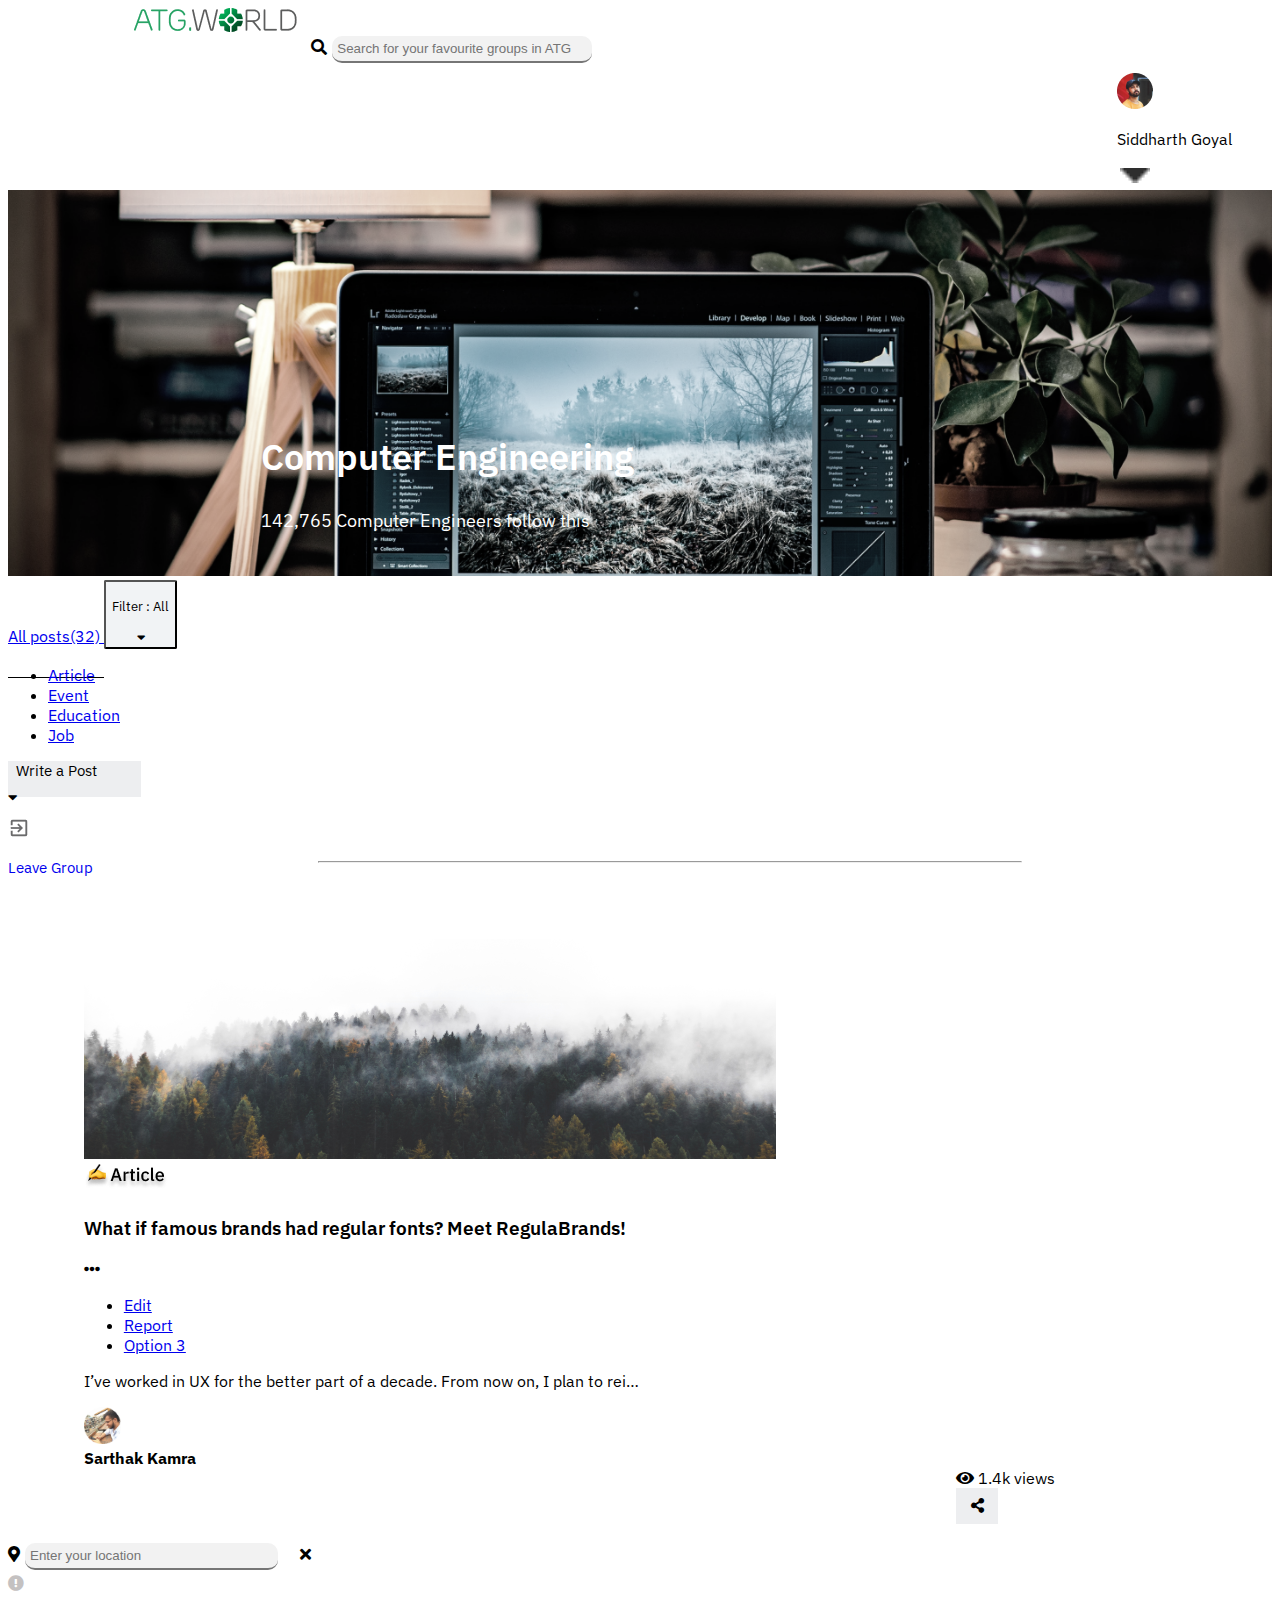
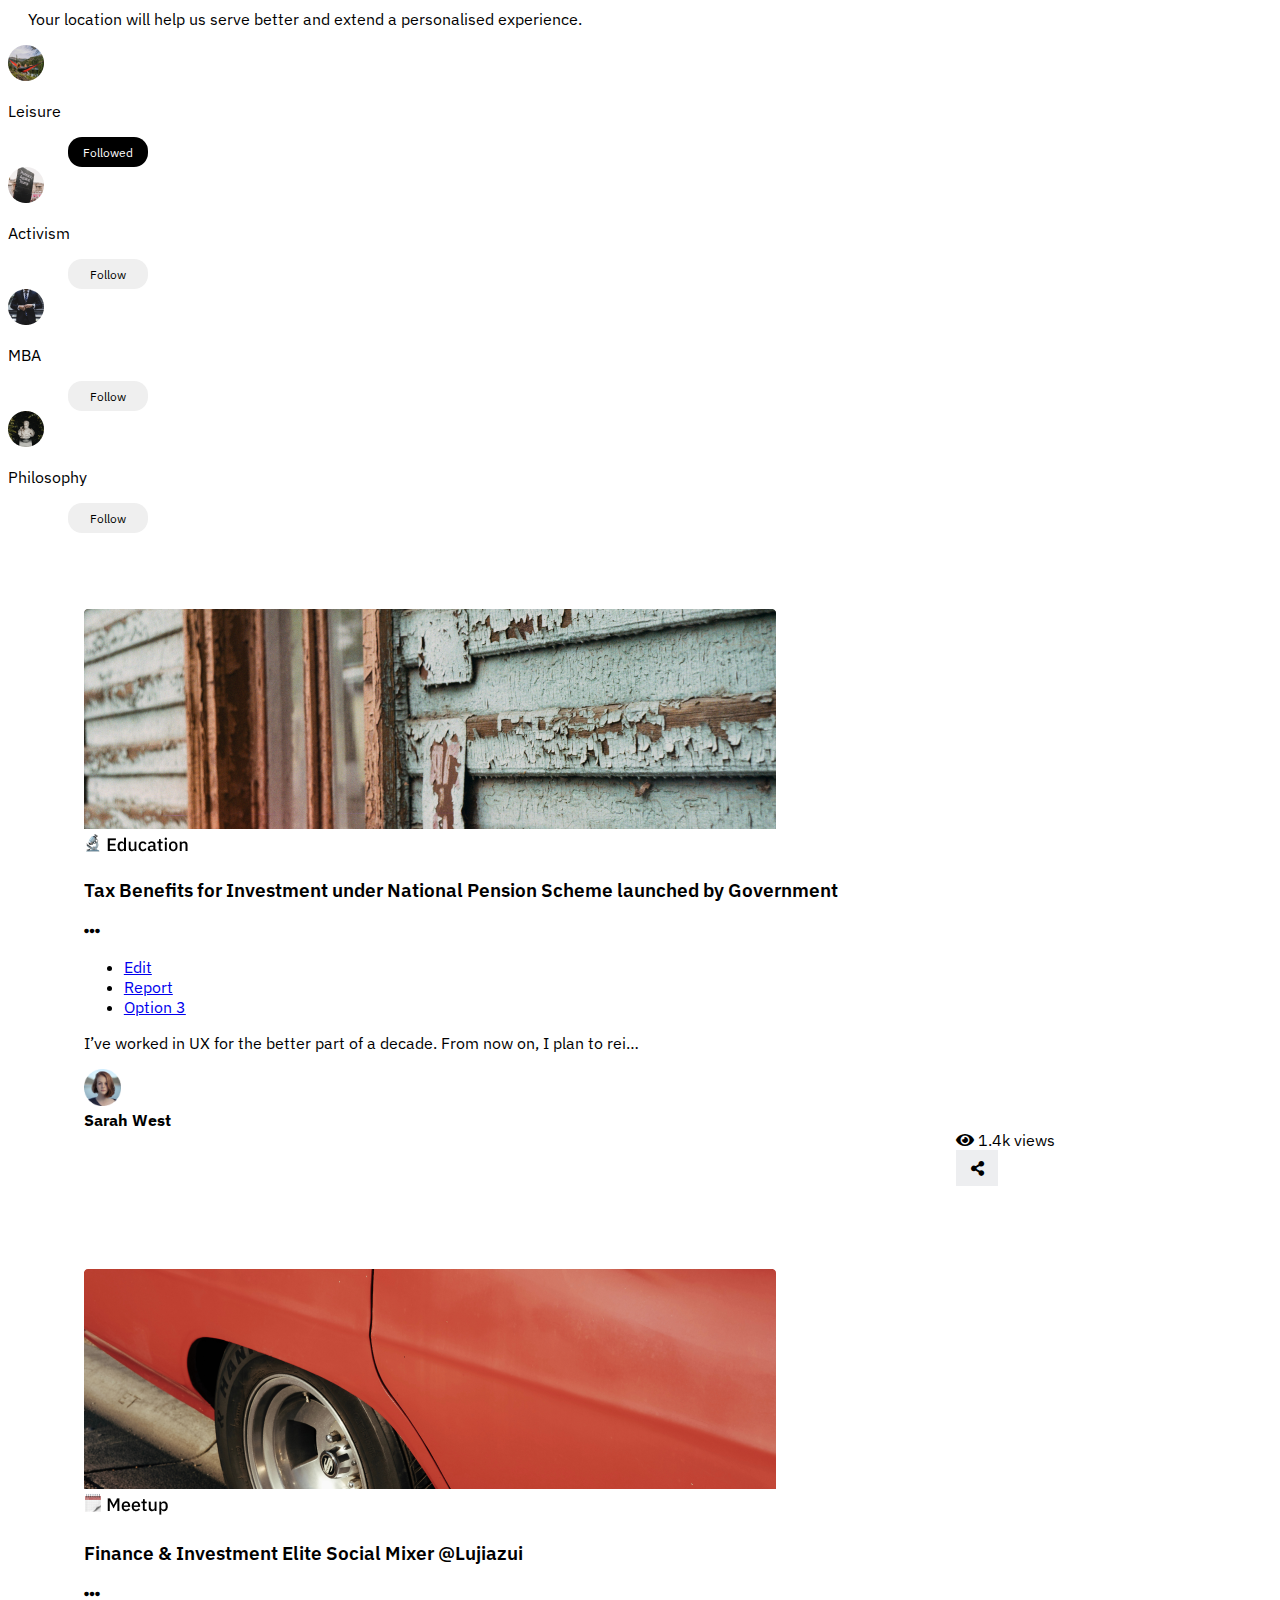
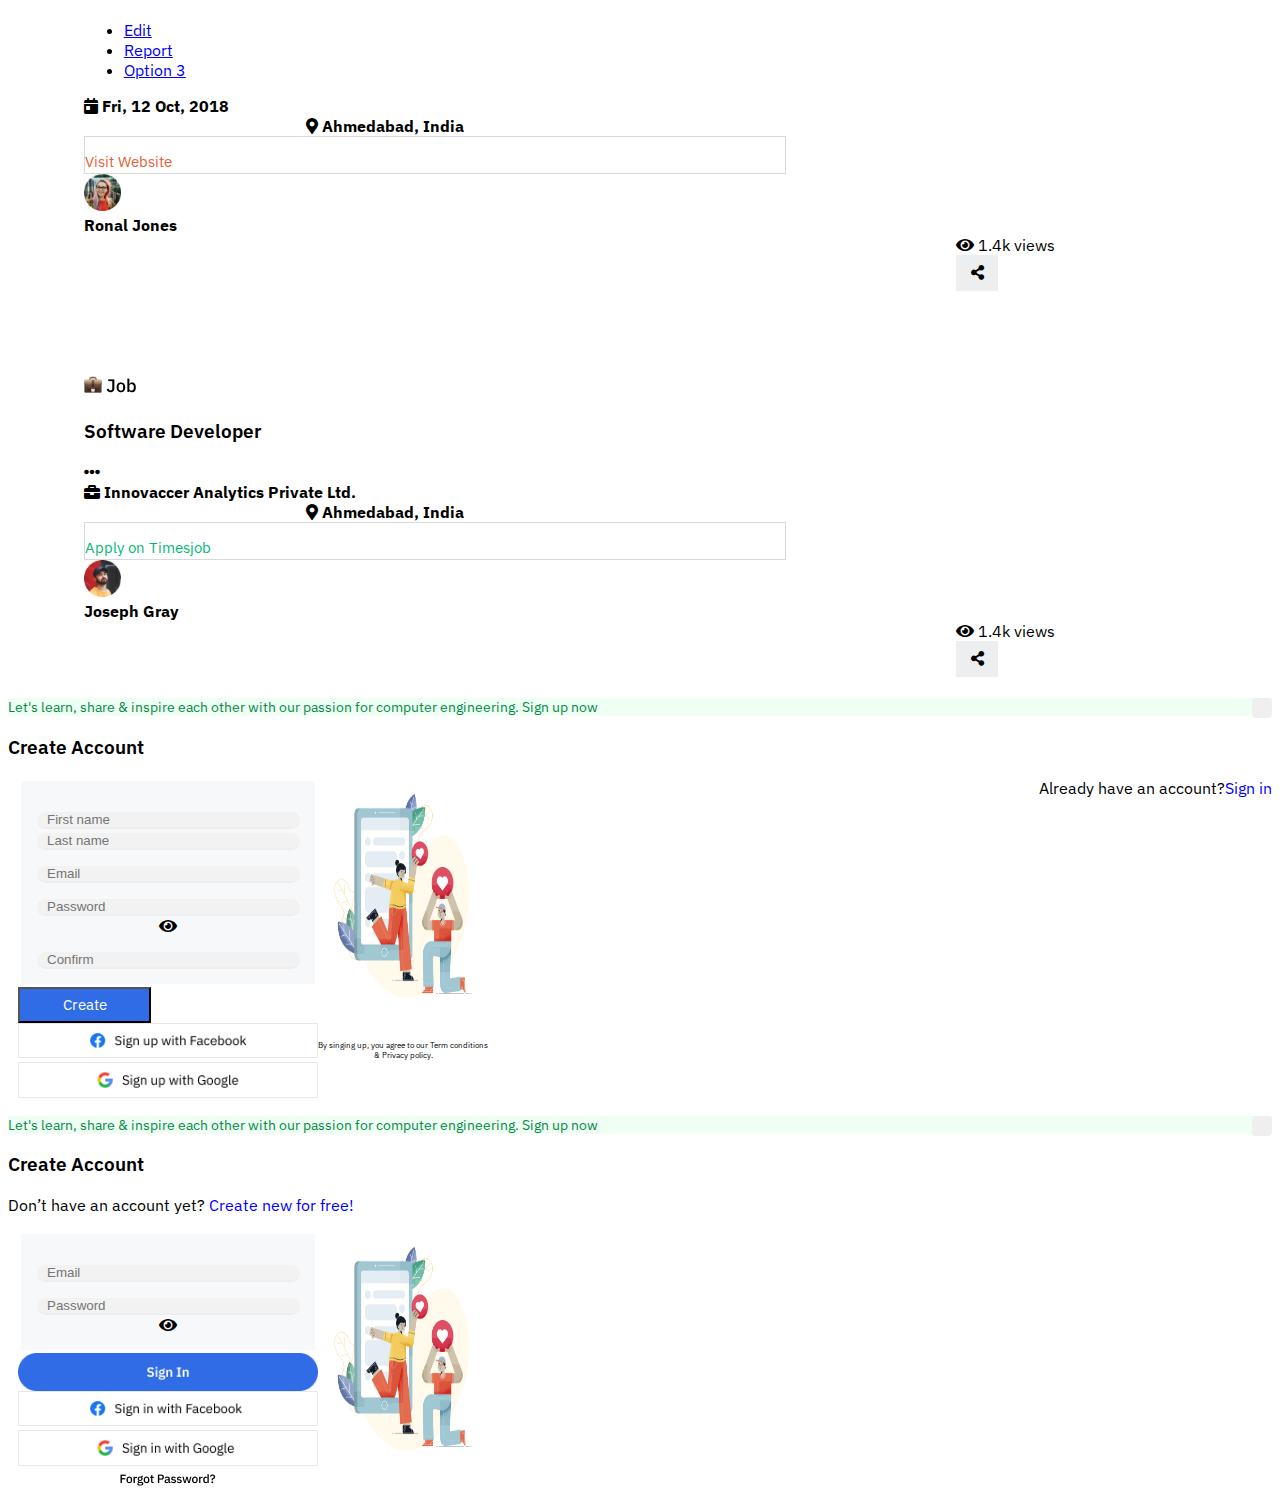
==== logged-in.html @ 9755aa36 "initial" ====
<!doctype html>
<html lang="en">

<head>
    <!-- Required meta tags -->
    <meta charset="utf-8">
    <meta name="viewport" content="width=device-width, initial-scale=1">

    <!-- Bootstrap CSS -->
    <link href="https://cdn.jsdelivr.net/npm/bootstrap@5.1.1/dist/css/bootstrap.min.css" rel="stylesheet" integrity="sha384-F3w7mX95PdgyTmZZMECAngseQB83DfGTowi0iMjiWaeVhAn4FJkqJByhZMI3AhiU" crossorigin="anonymous">
    <link rel="stylesheet" href="https://cdnjs.cloudflare.com/ajax/libs/font-awesome/5.15.4/css/all.min.css">
    <link rel="stylesheet" href="logged-in.css">
    <title>SAYAN DEY TASK 1</title>
</head>

<body>

    <!-- swita addition -->

    <!-- <div class="container-fluid">
        <div class="nav-bar">
            <ul>
                <li>
                    <img src="company.png" alt="">
                </li>
                <li>

                    <div class="search"> -->
    <!-- <img src="Vector (4).png" alt=""> -->
    <!-- <input src="Vector (4).png" type="text" placeholder="Search for your favourite group in ATG">
                    </div>
                </li>
                <li>
                    <div class="acc justify-content-end">
                        <span>Create Account.</span>
                        <span id="free">It's free!</span>
                        <img class="ar" src="Vector (3).png" alt="">
                    </div>

                </li>

            </ul>
        </div> -->

    <div class="row navy">
        <div class="col-lg-4 col-md-4 my-auto ">
            <img src="company.png" alt="" id="company">
        </div>
        <div class="col-lg-4 col-md-4 my-auto">

            <div class="search mt-2">

                <div class="input-group mb-3" style="width:400px;">
                    <span class="input-group-text" id="basic-addon1">  
                           <i class="fas fa-search"></i></span>
                    <input type="text" style="width:250px;" class="form-control" placeholder="Search for your favourite groups in ATG" aria-label="Username" aria-describedby="basic-addon1">
                </div>
            </div>
        </div>
        <div class="col-lg-4 col-md-4 my-auto">
            <div class="acc d-flex justify-content-end">
                <span><img src="p5.png" alt="" class="mx-2"></span>
                <p claa="pr-4">Siddharth Goyal</p>
                <img class="ar mt-1" src="Vector (3).png" alt="" height="15px">
            </div>
        </div>

    </div>


    <div class="main">
        <div class="img">
            <img src="home.png" alt="" width="100%" class="img-fluid">
        </div>

        <div class="computer">
            <h2 class="">
                Computer Engineering
            </h2>
            <p class="">
                142,765 Computer Engineers follow this
            </p>
        </div>

        <div class="text">
            <img src="arrow back.svg" alt="" class="">

        </div>
        <a href="index.html" class="join">
            <img src="leave mob.png" alt="" class="">
        </a>
    </div>










    <!-- 2nd navbar -->

    <nav class="navbar navbar-expand-lg navbar-light bg-light">
        <div class="container">
            <a class="navbar-brand" href="#"><span>
                All posts(32)
            </span>
        </a>
            <span id="post">
                <b>Posts(368)</b>
            </span>
            <button class="navbar-toggler " type="button" data-bs-toggle="collapse" data-bs-target="#navbarTogglerDemo02" aria-controls="navbarTogglerDemo02" aria-expanded="false" aria-label="Toggle navigation">
                <!-- <span class="navbar-toggler-icon"></span> -->
                <p>
    
                    Filter : All
                </p>
                <i class="fas fa-caret-down"></i>
              </button>
            <div class="collapse navbar-collapse" id="navbarTogglerDemo02">
                <ul class="navbar-nav me-auto mb-2 mb-lg-0">
                    <li class="nav-item">
                        <a class="nav-link active" aria-current="page" href="#">Article</a>
                    </li>
                    <li class="nav-item">
                        <a class="nav-link active" aria-current="page" href="#">Event</a>
                    </li>
                    <li class="nav-item">
                        <a class="nav-link active" aria-current="page" href="#">Education</a>
                    </li>
                    <li class="nav-item">
                        <a class="nav-link active" aria-current="page" href="#">Job</a>
                    </li>
                    <!-- <li class="nav-item">
                        <a class="nav-link" href="#">Link</a>
                    </li>
                    <li class="nav-item">
                        <a class="nav-link disabled">Disabled</a>
                    </li> -->
                </ul>
                <form class="d-flex">

                    <div class="btn btn-secondary d-flex" style="border: none!important;">
                        <p style="margin: 8px;">Write a Post</p>
                        <i class="fas fa-caret-down"></i>
                    </div>


                    <a href="index.html" style="text-decoration:none;">
                        <div class="btn btn-outline-secondary d-flex" style="text-decoration: none !important;">
                            <img src="leave icon.png" alt="" class="">
                            <p style=" margin-top: 15px; margin-left: 0px; text-decoration: none!important;">Leave Group</p>
                        </div>

                    </a>
                </form>
            </div>
        </div>
    </nav>
    <hr>

    <!-- nav clpse -->



    <div class="container">
        <div class="row">
            <div class="col-lg-8 col-md-6 col-sm-12">
                <div class="card" style="width: 360; height:328;">
                    <img src="img1.png" class="card-img-top" alt="...">
                    <div class="card-body">
                        <img src="Article.png" alt="" class="img-fluid">

                        <div class="d-flex">

                            <h5 class="card-title">
                            </h5>
                            <h3 class="card-text">What if famous brands had regular fonts? Meet RegulaBrands!</h3>

                            <div class="dropdown">
                                <a class=" dropdown-toggle" href="#" role="button" id="dropdownMenuLink" data-bs-toggle="dropdown" aria-expanded="false">
                                    <i class="fas fa-ellipsis-h"></i>
                                </a>

                                <ul class="dropdown-menu" aria-labelledby="dropdownMenuLink">
                                    <li><a class="dropdown-item" href="#">Edit</a></li>
                                    <li><a class="dropdown-item" href="#">Report</a></li>
                                    <li><a class="dropdown-item" href="#">Option 3</a></li>
                                </ul>
                            </div>
                        </div>

                    </div>
                    <p class="card-text">I’ve worked in UX for the better part of a decade. From now on, I plan to rei…</p>

                    <div class="card-body d-flex">



                        <img src="p1.png" alt="" width="37px" height="37px">

                        <div class=" stat px-1">
                            <div class="name">
                                <b>Sarthak Kamra</b>
                                <div class="view1">
                                    <i class="fas fa-eye"></i> 1.4k views
                                </div>
                            </div>



                        </div>
                        <div class="share d-flex px-1">
                            <div class="view">
                                <i class="fas fa-eye"></i> 1.4k views
                            </div>
                            <button class="btn btn-secondary share-button-primary" style="border:none !important; width:42px !important; height: 36px !important;"> 
                                <i class="fas fa-share-alt"></i>
                            </button>



                            <button class="  d-flex share-button">
                                <i class="fas fa-share-alt" width="16px"> </i>
                                <p>Share</p>
                            </button>
                        </div>

                    </div>

                </div>
            </div>
            <div class="col-lg-4 col-md-4 right">
                <div class="form-floating">
                    <div class="input-group input-group-sm mb-3">


                        <i class="fas fa-map-marker-alt px-2 py-2"></i>
                        <input type="text" class="form-control map" aria-label="Sizing example input" aria-describedby="inputGroup-sizing-sm" placeholder="Enter your location">
                        <i class="fas fa-times"></i>
                    </div>

                </div>

                <div class="conatainer d-flex">
                    <i class="fas fa-exclamation-circle"></i>
                    <div class="exclamation">

                        <p clsass>Your location will help us serve better and extend a personalised experience.</p>
                    </div>
                </div>




                <div class="container">
                    <div class="row my-2">
                        <div class="col-lg-2 col-md-2">
                            <img src="s1.png" alt="" class="">
                        </div>
                        <div class="col-lg-5 col-md-5">
                            <p class="">Leisure</p>
                        </div>
                        <div class="col-lg-5 col-md-5">
                            <button class="follow" id="follow1" onclick="toggle1();">Followed</button>
                        </div>
                    </div>
                    <div class="row my-2">
                        <div class="col-lg-2 col-md-2">
                            <img src="s2.png" alt="" class="">
                        </div>
                        <div class="col-lg-5 col-md-5">
                            <p class="">Activism</p>
                        </div>
                        <div class="col-lg-5 col-md-5 ">
                            <button class="follow" id="follow2" onclick="toggle2();">Follow</button>
                        </div>
                    </div>
                    <div class="row my-2">
                        <div class="col-lg-2 col-md-2">
                            <img src="s3.png" alt="" class="">
                        </div>
                        <div class="col-lg-5 col-md-5">
                            <p class="">MBA</p>
                        </div>
                        <div class="col-lg-5 col-md-5">
                            <button class="follow" id="follow3" onclick="toggle3();">Follow</button>
                        </div>
                    </div>
                    <div class="row my-2">
                        <div class="col-lg-2 col-md-2">
                            <img src="s4.png" alt="" class="">
                        </div>
                        <div class="col-lg-5 col-md-5">
                            <p class="">Philosophy</p>
                        </div>
                        <div class="col-lg-5 col-md-5">
                            <button class="follow" id="follow4" onclick="toggle4();">Follow</button>
                        </div>
                    </div>
                </div>
            </div>

        </div>




        <!-- sticker -->


        <div class="container">
            <div class="pen sticky-nav">
                <img src="pen.png" alt="" class="">
            </div>
        </div>
        <!--sticker-->


        <div class="row">


            <div class="col-lg-8 col-md-6 col-sm-12">
                <div class="card" style="width: 360; height:328;">
                    <img src="img2.png" class="card-img-top" alt="...">
                    <div class="card-body">
                        <img src="Education.png" alt="" class="img-fluid">

                        <div class="d-flex">

                            <h5 class="card-title">
                            </h5>
                            <h3 class="card-text">Tax Benefits for Investment under National Pension Scheme launched by Government</h3>
                            <div class="dropdown">
                                <a class=" dropdown-toggle" href="#" role="button" id="dropdownMenuLink" data-bs-toggle="dropdown" aria-expanded="false">
                                    <i class="fas fa-ellipsis-h"></i>
                                </a>

                                <ul class="dropdown-menu" aria-labelledby="dropdownMenuLink">
                                    <li><a class="dropdown-item" href="#">Edit</a></li>
                                    <li><a class="dropdown-item" href="#">Report</a></li>
                                    <li><a class="dropdown-item" href="#">Option 3</a></li>
                                </ul>
                            </div>
                        </div>

                    </div>
                    <p class="card-text">I’ve worked in UX for the better part of a decade. From now on, I plan to rei…</p>

                    <div class="card-body d-flex">


                        <img src="p2.png" alt="" width="37px" height="37px">
                        <div class=" stat px-1">
                            <div class="name">
                                <b>Sarah West</b>
                                <div class="view1">
                                    <i class="fas fa-eye"></i> 1.4k views
                                </div>
                            </div>


                        </div>
                        <div class="share d-flex px-1">
                            <div class="view">
                                <i class="fas fa-eye"></i> 1.4k views
                            </div>
                            <button class="btn btn-secondary share-button-primary" style="border:none !important; width:42px !important; height: 36px !important;"> 
                                <i class="fas fa-share-alt"></i>
                            </button>



                            <button class="  d-flex share-button">
                                <i class="fas fa-share-alt" width="16px"> </i>
                                <p>Share</p>
                            </button>
                        </div>



                    </div>

                </div>
            </div>

        </div>
        <div class="row">


            <div class="col-lg-8 col-md-6 col-sm-12">
                <div class="card" style="width: 360; height:328;">
                    <img src="img3.png" class="card-img-top" alt="...">
                    <div class="card-body">
                        <img src="Meetup.png" alt="" class="img-fluid">

                        <div class="d-flex">

                            <h5 class="card-title">
                            </h5>
                            <h3 class="card-text">Finance & Investment Elite Social Mixer @Lujiazui</h3>

                            <!-- <i class="fas fa-ellipsis-h"></i> -->
                            <div class="dropdown">
                                <a class=" dropdown-toggle" href="#" role="button" id="dropdownMenuLink" data-bs-toggle="dropdown" aria-expanded="false">
                                    <i class="fas fa-ellipsis-h"></i>
                                </a>

                                <ul class="dropdown-menu" aria-labelledby="dropdownMenuLink">
                                    <li><a class="dropdown-item" href="#">Edit</a></li>
                                    <li><a class="dropdown-item" href="#">Report</a></li>
                                    <li><a class="dropdown-item" href="#">Option 3</a></li>
                                </ul>
                            </div>
                        </div>

                    </div>


                    <div class="info d-flex px-4">

                        <div class="date mx-6">
                            <b>
                                <i class="fas fa-calendar-day"></i>

                                Fri, 12 Oct, 2018
                            </b>
                        </div>
                        <div class="location ">
                            <b>

                                <i class="fas fa-map-marker-alt"></i>
                                Ahmedabad, India
                            </b>
                        </div>
                    </div>
                    <div class="mx-auto my-1">
                        <!-- <img src="visit web.png" alt="" class="img-fluid"> -->

                        <div class="btn btn-light big-button" style="border:0.7px solid #D9D9DB; background-color: #ffffff00
                        ;">
                            <p style="color:#E56135">
                                Visit Website
                            </p>
                        </div>
                    </div>
                    <!-- <div class="d-grid gap-2">
                        <button class="btn btn-primary" width="100%" type="button">Button</button>
                        <button class="btn btn-primary" type="button">Button</button>
                    </div> -->

                    <div class="card-body d-flex">



                        <img src="p3.png" alt="" width="37px" height="37px">
                        <div class=" stat px-1">
                            <div class="name">
                                <b>Ronal Jones</b>
                                <div class="view1">
                                    <i class="fas fa-eye"></i> 1.4k views
                                </div>
                            </div>



                        </div>
                        <div class="share d-flex px-1">
                            <div class="view">
                                <i class="fas fa-eye"></i> 1.4k views
                            </div>
                            <button class="btn btn-secondary share-button-primary" style="border:none !important; width:42px !important; height: 36px !important;"> 
                                <i class="fas fa-share-alt"></i>
                            </button>



                            <button class="  d-flex share-button">
                                <i class="fas fa-share-alt" width="16px"> </i>
                                <p>Share</p>
                            </button>
                        </div>

                    </div>

                </div>
            </div>
        </div>
        <div class="row">


            <div class="col-lg-8 col-md-6 col-sm-12">
                <div class="card" style="width: 360; height:328;">
                    <!-- <img src="img2.png" class="card-img-top" alt="..."> -->
                    <div class="card-body">
                        <img src="Job.png" alt="" class="img-fluid">

                        <div class="d-flex">

                            <h5 class="card-title">
                            </h5>
                            <h3 class="card-text soft1">Software Developer</h3>
                            <h3 class="card-text soft2">Software Developer- II</h3>

                            <i class="fas fa-ellipsis-h"></i>
                        </div>

                    </div>



                    <div class="info d-flex px-4">

                        <div class="date mx-6">
                            <b>
                                <i class="fas fa-briefcase"></i>
                                Innovaccer Analytics Private Ltd.
                            </b>
                        </div>
                        <div class="location ">
                            <b>

                                <i class="fas fa-map-marker-alt"></i>
                                Ahmedabad, India
                            </b>
                        </div>
                    </div>
                    <div class="mx-auto my-1">
                        <div class="btn btn-light big-button" style="  border:0.7px solid #D9D9DB; background-color: #ffffff00
                        ;">
                            <p style="color:#02B875">
                                Apply on Timesjob
                            </p>
                        </div>
                    </div>

                    <div class="card-body d-flex">



                        <img src="p4.png" alt="" width="37px" height="37px">
                        <div class=" stat px-1">
                            <div class="name">
                                <b>Joseph Gray</b>
                                <div class="view1">
                                    <i class="fas fa-eye"></i> 1.4k views
                                </div>
                            </div>



                        </div>
                        <div class="share d-flex px-1">
                            <div class="view">
                                <i class="fas fa-eye"></i> 1.4k views
                            </div>
                            <button class="btn btn-secondary share-button-primary" style="border:none !important; width:42px !important; height: 36px !important;"> 
                                <i class="fas fa-share-alt"></i>
                            </button>



                            <button class="  d-flex share-button">
                                <i class="fas fa-share-alt" width="16px"> </i>
                                <p>Share</p>
                            </button>
                        </div>

                    </div>

                </div>
            </div>
        </div>
    </div>



    <!-- modal starts -->

    <div class="modal fade" id="exampleModal" tabindex="-1" aria-labelledby="exampleModalLabel" aria-hidden="true">
        <div class="modal-dialog">
            <button type="button" class="btn-close close1" data-bs-dismiss="modal" aria-label="Close"></button>
            <div class="modal-content">
                <div class="modal-header text-center">
                    <p>Let's learn, share & inspire each other with our passion for computer engineering. Sign up now <i></i>
                    </p>
                    <!-- <h5 class="modal-title" id="exampleModalLabel">Modal title</h5> -->
                </div>
                <div class="modal-body">
                    <div class="container">
                        <!-- <div class="nav-bar text-center">
                            <p>Let's learn, share & inspire each other with our passion for computer engineering. Sign up now <i></i>
                            </p>
                        </div> -->

                        <div class="navbar">
                            <div>
                                <h3>Create Account</h3>
                            </div>
                            <div class="sign">
                                <a type="button" data-bs-toggle="modal" data-bs-target="#exampleModal1">

                                    Already have an account?<span style="color : blue; text-decoration: none; cursor: pointer;" >Sign in</span>
                                </a>
                            </div>
                        </div>

                        <div class="box">

                            <div class="box1">
                                <div class="card card-login">

                                    <div class="form ">
                                        <div class="input-group inputbox"> <input type="text" placeholder="First name" class="form-control"> <input type="text" placeholder="Last name" class="form-control">
                                        </div>
                                        <div class="inputbox"> <input type="text" class="form-control" placeholder="Email"> </div>
                                        <div class="inputbox d-flex"> <input type="text" class="form-control" placeholder="Password">
                                            <i class="fas fa-eye"></i></div>
                                        <div class="inputbox"> <input type="text" class="form-control" placeholder="Confirm"> </div>
                                    </div>

                                </div>
                                <div class="mt-4 proceed d-flex">
                                    <!-- <img src="create.png" alt="" class="img-fluid my-1 account" width="300"> -->
                                    <button class="account my-1 btn-primary btn img-fluid" width="300"> Create</button>
                                    <img src="mob-create.png" alt="" class="img-fluid my-1 mob-account">
                                    <p id="mob-sign">or,Sign In</p>
                                </div>
                                <div class="lgo">
                                    <!-- <div class="inputbox"> <input type="text" class="form-control" placeholder="Sign up with Facebook"> </div>
                            <div class="inputbox"> <input type="text" class="form-control" placeholder="Sign up with google"> </div> -->
                                    <div class="facebook">
                                        <img src="facebook.png" alt="" class=" img-fluid my-1" width="300">
                                    </div>
                                    <div class="google">
                                        <img src="google.png" alt="" class="img-fluid my-1" width="300">
                                    </div>
                                </div>

                            </div>

                            <div class="box2">
                                <img src="Group 3.png" alt="" width="170" height="250">
                                <p style="font-size: 8px;">By singing up, you agree to our Term conditions & Privacy policy.</p>
                            </div>

                        </div>


                    </div>
                </div>

            </div>
        </div>
    </div>



    <!-- modal ends -->


    <!--sign in-->

    <div class="modal modal1 fade" id="exampleModal1" tabindex="-1" aria-labelledby="exampleModalLabel1" aria-hidden="true">
        <div class="modal-dialog">
            <button type="button" class="btn-close" data-bs-dismiss="modal" aria-label="Close"></button>
            <div class="modal-content">
                <div class="modal-header text-center">
                    <p>Let's learn, share & inspire each other with our passion for computer engineering. Sign up now <i></i>
                    </p>
                    <!-- <h5 class="modal-title" id="exampleModalLabel">Modal title</h5> -->
                </div>
                <div class="modal-body">
                    <div class="container">
                        <!-- <div class="nav-bar text-center">
                            <p>Let's learn, share & inspire each other with our passion for computer engineering. Sign up now <i></i>
                            </p>
                        </div> -->

                        <div class="navbar">
                            <div>
                                <h3>Create Account</h3>
                            </div>
                            <div>
                                <p>Don’t have an account yet? <u style="color : blue; text-decoration: none; cursor: pointer;" data-bs-toggle="modal" data-bs-target="#exampleModal"> Create new for free!</u></p>
                            </div>

                            <!-- <div class="sign">
                                <p>

                                    Already have an account?<span>Sign in</span>
                                </p>
                            </div> -->
                        </div>

                        <div class="box">

                            <div class="box1">
                                <div class="card card-login">

                                    <div class="form ">

                                        <div class="inputbox"> <input type="text" class="form-control" placeholder="Email"> </div>
                                        <div class="inputbox d-flex"> <input type="text" class="form-control" placeholder="Password">
                                            <i class="fas fa-eye"></i>
                                        </div>

                                    </div>

                                </div>
                                <div class="mt-4 proceed d-flex">
                                    <img src="sign.png" alt="" class="img-fluid my-1 account" width="300">
                                    <img src="mob-sign.png" alt="" class="img-fluid my-1 mob-account">
                                    <p id="mob-create">or,Create Account</p>
                                </div>
                                <div class="lgo">
                                    <!-- <div class="inputbox"> <input type="text" class="form-control" placeholder="Sign up with Facebook"> </div>
                            <div class="inputbox"> <input type="text" class="form-control" placeholder="Sign up with google"> </div> -->
                                    <div class="facebook">
                                        <img src="facebook in.png" alt="" class="img-fluid my-1" width="300">
                                    </div>
                                    <div class="google">
                                        <img src="google in.png" alt="" class="img-fluid my-1" width="300">
                                    </div>
                                    <div class="forgot">
                                        <!-- <p><b> Forgot password</b></p> -->
                                        <img src="Forgot Password_.png" alt="">
                                    </div>
                                </div>


                            </div>
                            <div class="box2">

                                <img src="Group 3.png" alt="" width="170" height="250">

                            </div>

                        </div>


                    </div>
                </div>

            </div>
        </div>
    </div>
    <!--sign in end-->



    <!-- Optional JavaScript; choose one of the two! -->

    <!-- Option 1: Bootstrap Bundle with Popper -->
    <script src="https://cdn.jsdelivr.net/npm/bootstrap@5.1.1/dist/js/bootstrap.bundle.min.js" integrity="sha384-/bQdsTh/da6pkI1MST/rWKFNjaCP5gBSY4sEBT38Q/9RBh9AH40zEOg7Hlq2THRZ" crossorigin="anonymous"></script>

    <!-- Option 2: Separate Popper and Bootstrap JS -->
    <!--
    <script src="https://cdn.jsdelivr.net/npm/@popperjs/core@2.9.3/dist/umd/popper.min.js" integrity="sha384-W8fXfP3gkOKtndU4JGtKDvXbO53Wy8SZCQHczT5FMiiqmQfUpWbYdTil/SxwZgAN" crossorigin="anonymous"></script>
    <script src="https://cdn.jsdelivr.net/npm/bootstrap@5.1.1/dist/js/bootstrap.min.js" integrity="sha384-skAcpIdS7UcVUC05LJ9Dxay8AXcDYfBJqt1CJ85S/CFujBsIzCIv+l9liuYLaMQ/" crossorigin="anonymous"></script>
    -->


    <script src="script.js"></script>

</body>

</html>
---- logged-in.css ----
@import url('https://fonts.googleapis.com/css2?family=IBM+Plex+Sans:wght@400;600&display=swap');
                        html {
                            font-family: 'IBM Plex Sans', sans-serif;
                        }
                        
                        h1,
                        h2,
                        h3,
                        h4,
                        h5,
                        h6 {
                            font-family: 'IBM Plex Sans', sans-serif;
                            font-weight: 600;
                        }
                        
                        p,
                        a,
                        button {
                            font-family: 'IBM Plex Sans', sans-serif;
                            font-weight: 400;
                        }
                        /*Swita add*/
                        
                        .computer {
                            position: absolute;
                            top: 65%;
                            left: 20%;
                            color: white;
                        }
                        
                        .computer p {
                            font-size: 18px;
                        }
                        
                        .computer h2 {
                            font-size: 36px;
                            font-weight: 600;
                        }
                        
                        .nav-bar ul {
                            overflow: auto;
                        }
                        
                        #company {
                            margin-left: 10%;
                        }
                        
                        .nav-bar li {
                            float: left;
                            list-style: none;
                            margin: 15px 5px;
                            /* border: 2px solid black; */
                            /* padding: 15px; */
                        }
                        
                        .search {
                            display: inline-block;
                            width: 300px;
                            /* margin: 0px 250px; */
                            text-align: center;
                            margin-left: 20%;
                            margin-bottom: 10px;
                        }
                        
                        .nav-bar .search {
                            text-align: center;
                        }
                        
                        input {
                            width: 300px;
                            /* border: 1px solid black; */
                            border-radius: 10px;
                            padding: 5px;
                            text-align: center;
                        }
                        
                        .nav-bar1 {
                            /* background-color: black; */
                            /* border-radius: 20px; */
                            /* border: 2px solid black; */
                            margin-right: 80px;
                            margin-left: 80px;
                        }
                        
                        .nav-bar1 ul {
                            overflow: auto;
                        }
                        
                        .nav-bar1 li {
                            float: left;
                            list-style: none;
                            margin: 13px 10px;
                            /* border: 2px solid black; */
                        }
                        
                        .nav-bar1 .box {
                            float: right;
                        }
                        
                        .box {
                            display: inline-block;
                            /* border: 2px solid black; */
                            margin: 10px;
                            width: 120px;
                            text-align: center;
                        }
                        
                        .nav-bar a {
                            float: right;
                            /* border: 2px solid black; */
                        }
                        
                        #free {
                            color: blue;
                        }
                        
                        #title {
                            color: rgba(92, 172, 13, 0.829);
                            /* font-weight: bolder; */
                            font-size: 25px;
                            padding: 10px;
                        }
                        
                        #grp {
                            padding: 8px 7px;
                            color: white;
                            background-color: rgb(0, 110, 255);
                            background-size: contain;
                            border-radius: 4px;
                        }
                        
                        #post {
                            padding: 8px 7px;
                            background-color: rgb(214, 214, 214);
                            background-size: contain;
                            border-radius: 4px;
                        }
                        
                        .ar {
                            padding: 3px;
                            top: 10%;
                        }
                        
                        .main {
                            position: relative;
                        }
                        
                        .text {
                            display: none;
                            /* border: 2px solid black; */
                            position: absolute;
                            top: 10%;
                            right: 90%;
                            color: white;
                            padding: 0;
                            margin: 0;
                            /* font-size: 150%; */
                        }
                        
                        .join {
                            display: none;
                            /* border: 2px solid black; */
                            position: absolute;
                            top: 10%;
                            right: 10%;
                            color: white;
                            padding: 0;
                            margin: 0;
                        }
                        
                        .main img {
                            opacity: 1;
                            filter: grayscale(60%);
                        }
                        
                        .main h6 {
                            position: absolute;
                            top: 85%;
                            font-size: 18px;
                        }
                        
                        .acc {
                            float: right;
                            margin-right: 40px;
                        }
                        
                        .text h2 {
                            font-size: 50px;
                        }
                        
                        .share {
                            float: right;
                            margin-left: 30%;
                            /* display: none!important;*/
                        }
                        
                        .card {
                            padding: 5%;
                            margin: 1%;
                        }
                        
                        .form-floating {
                            display: block;
                        }
                        
                        .bg-light {
                            --bs-bg-opacity: 1;
                            background-color: white!important;
                            /* background-color: rgba(var(--bs-light-rgb),var(--bs-bg-opacity))!important; */
                        }
                        
                        .stat {
                            display: flex;
                        }
                        
                        .view {
                            padding-right: 40px;
                            align-items: center;
                            width: 200px;
                        }
                        
                        .view1 {
                            display: none;
                        }
                        
                        .form-control {
                            border-top: 2px!important;
                            border-right: 2px!important;
                            border-left: 2px!important;
                            width: 243px;
                        }
                        
                        .exclamation {
                            margin-left: 20px;
                        }
                        
                        .fa-exclamation-circle {
                            color: #c4c1c1 !important;
                            margin-top: 5px;
                        }
                        
                        .fa-caret-down {
                            color: black !important;
                        }
                        
                        .btn {
                            width: 133px !important;
                            height: 36px !important;
                            align-items: center!important;
                            font-size: 15px;
                        }
                        
                        .btn-secondary {
                            background-color: #EDEEF0!important;
                            color: black !important;
                        }
                        
                        .btn-primary {
                            background-color: #2F6CE5 !important;
                            color: white !important;
                        }
                        
                        form a {
                            margin-left: 16px;
                        }
                        
                        .navbar-brand span {
                            padding-bottom: 31px;
                            border-bottom: 1px solid black;
                        }
                        
                        .location {
                            align-items: center;
                            justify-content: center;
                            margin-left: 20%;
                            text-decoration: bold;
                        }
                        
                        .date {
                            text-decoration: bold;
                        }
                        
                        .dropdown-toggle::after {
                            display: none;
                            margin-left: .255em;
                            vertical-align: .255em;
                            content: "";
                            border-top: .3em solid;
                            border-right: .3em solid transparent;
                            border-bottom: 0;
                            border-left: .3em solid transparent;
                        }
                        
                        .fa-ellipsis-h {
                            color: black !important;
                        }
                        
                        hr {
                            margin-left: 310px;
                            margin-right: 250px;
                        }
                        
                        .navbar-light .navbar-toggler {
                            color: #F1F3F5!important;
                            border-radius: 2px;
                        }
                        
                        .navbar-light .navbar-toggler p {
                            color: black !important;
                            background-color: #F1F3F5;
                        }
                        
                        .navbar-toggler {
                            background-color: #F1F3F5!important;
                        }
                        
                        .navbar-toggler-icon {
                            display: inline-block;
                            width: 7rem;
                            height: 1.5em;
                            vertical-align: middle;
                            background-repeat: no-repeat;
                            background-position: center;
                            background-size: 100%;
                        }
                        
                        #post {
                            display: none;
                        }
                        /* modal starts */
                        
                        .navbar .sign {
                            float: right;
                        }
                        
                        #card {
                            border-radius: 10px;
                            padding: 35px 26px;
                        }
                        
                        .abt {
                            font-size: 14px
                        }
                        
                        .inputbox {
                            margin-top: 12px;
                            position: relative
                        }
                        
                        .inputbox input {
                            border: 2px solid #eee;
                            padding: 0 10px
                        }
                        
                        .inputbox input:focus {
                            color: #495057;
                            background-color: #fff;
                            border-color: none;
                            outline: 0;
                            box-shadow: none;
                            border: 2px solid #0d6efd
                        }
                        
                        .input-tag {
                            position: absolute;
                            top: 27px;
                            left: 7px;
                            width: 32px
                        }
                        
                        .proceed button {
                            height: 30px;
                            font-size: 15px
                        }
                        
                        .btn-primary:focus {
                            color: #fff;
                            background-color: #025ce2;
                            border-color: #0257d5;
                            box-shadow: none
                        }
                        
                        .box .box2 {
                            /* float: right; */
                            /* display: none; */
                        }
                        
                        .box1 {
                            display: inline-block;
                            width: 300px;
                        }
                        
                        .box {
                            display: flex;
                            /* border: 2px solid black; */
                            margin: 10px;
                            width: 120px;
                            text-align: center;
                        }
                        
                        .modal-header {
                            color: #008A45;
                            background: #EFFFF4;
                            font-size: 14px;
                        }
                        
                        .btn-close {
                            box-sizing: content-box;
                            width: 1em;
                            height: 1em;
                            padding: .25em .25em;
                            color: #000;
                            background: transparent url(data:image/svg+xml,%3csvg xmlns='http://www.w3.org/2000/svg' viewBox='0 0 16 16' fill='%23000'%3e%3cpath d='M.293.293a1 1 0 011.414 0L8 6.586 14.293.293a1 1 0 111.414 1.414L9.414 8l6.293 6.293a1 1 0 01-1.414 1.414L8 9.414l-6.293 6.293a1 1 0 01-1.414-1.414L6.586 8 .293 1.707a1 1 0 010-1.414z'/%3e%3c/svg%3e) center/1em auto no-repeat;
                            border: 0;
                            border-radius: .25rem;
                            opacity: 1;
                            float: right;
                        }
                        
                        .card-login {
                            background: #F7F8FA;
                        }
                        
                        .form-control {
                            background-color: #F2F2F2;
                            margin-left: 1px;
                            margin-right: 18px;
                        }
                        /* modal ends */
                        
                        .pen {
                            /* min-height: 100%; */
                            position: fixed;
                            overflow-y: scroll;
                            overflow-x: hidden;
                            float: right;
                            top: 90%;
                            right: 10%;
                            z-index: 3;
                            display: none;
                        }
                        
                        #mob-create,
                        #mob-sign {
                            display: none;
                        }
                        
                        .account {
                            display: block;
                        }
                        
                        .mob-account {
                            display: none;
                        }
                        
                         ::placeholder {
                            float: left;
                            text-decoration: bolder!important;
                        }
                        
                        .sub {
                            margin: 4px;
                        }
                        
                        .p {
                            margin: 6px;
                        }
                        
                        .name {
                            width: 200px;
                        }
                        
                        .follow {
                            margin-left: 60px;
                            height: 30px;
                            width: 80px;
                            border: none;
                            padding: 2px;
                            border-radius: 14px;
                            font-size: 12px;
                            /* margin-top: 6px */
                        }
                        
                        #follow1 {
                            margin-left: 60px;
                            height: 30px;
                            width: 80px;
                            border: none;
                            padding: 2px;
                            border-radius: 14px;
                            font-size: 12px;
                            color: white;
                            background-color: black;
                        }
                        
                        .rec {
                            margin-left: 60px;
                        }
                        
                        .fa-thumbs-up {
                            margin-right: 4px;
                        }
                        
                        .soft2 {
                            display: none;
                        }
                        
                        .share-button {
                            display: none!important;
                        }
                        
                        .big-button {
                            width: 700px!important;
                        }
                        
                        @media (max-width: 500px) {
                            .pen {
                                display: block;
                            }
                        }
                        
                        @media(max-width:996px) {
                            .navy {
                                display: none!important;
                            }
                            .join {
                                display: block;
                            }
                            .text {
                                display: block;
                            }
                            .soft1 {
                                display: none;
                            }
                            .soft2 {
                                display: block;
                            }
                        }
                        
                        @media (max-width: 800px) {
                            .right {
                                display: none!important;
                            }
                            .box2 {
                                display: none;
                            }
                            #mob-sign,
                            #mob-create {
                                display: block;
                                font-size: 12px;
                                margin-top: 10px;
                                margin-left: 10px;
                            }
                            .mob-account {
                                /* width: 150px; */
                                display: block;
                            }
                            .account {
                                display: none;
                            }
                            .computer {
                                font-size: 2px;
                                top: 60%;
                                left: 10%;
                            }
                            .computer p {
                                font-size: 9px;
                                top: 30%;
                            }
                            .computer h2 {
                                font-size: 15px;
                                top: 30%;
                            }
                        }
                        
                        @media (max-width: 1200px) {
                            .view {
                                display: none;
                            }
                            .view1 {
                                display: block;
                            }
                            .name {
                                width: 150px;
                            }
                            .share {
                                width: 200px;
                                margin-left: 1%;
                            }
                            .share-button-primary {
                                width: 60px!important;
                                height: 40px !important;
                                display: none!important;
                            }
                            .share-button {
                                /* width: 100px!important;
                                height: 40px !important; */
                                display: flex !important;
                                background-color: #F1F3F5;
                                width: 90px;
                                align-items: center;
                                border: none;
                                border-radius: 4px;
                                padding: 10px;
                            }
                            .share-button p {
                                margin: 5px;
                            }
                            #post {
                                display: block;
                                background-color: #fff;
                                font-weight: 400;
                            }
                            .navbar-brand {
                                display: none;
                            }
                            hr {
                                display: none;
                            }
                            .big-button {
                                width: 250px!important;
                            }
                        }
                        
                        @media (max-width: 992px) {
                            .navbar-toggler {
                                display: flex!important;
                            }
                        }
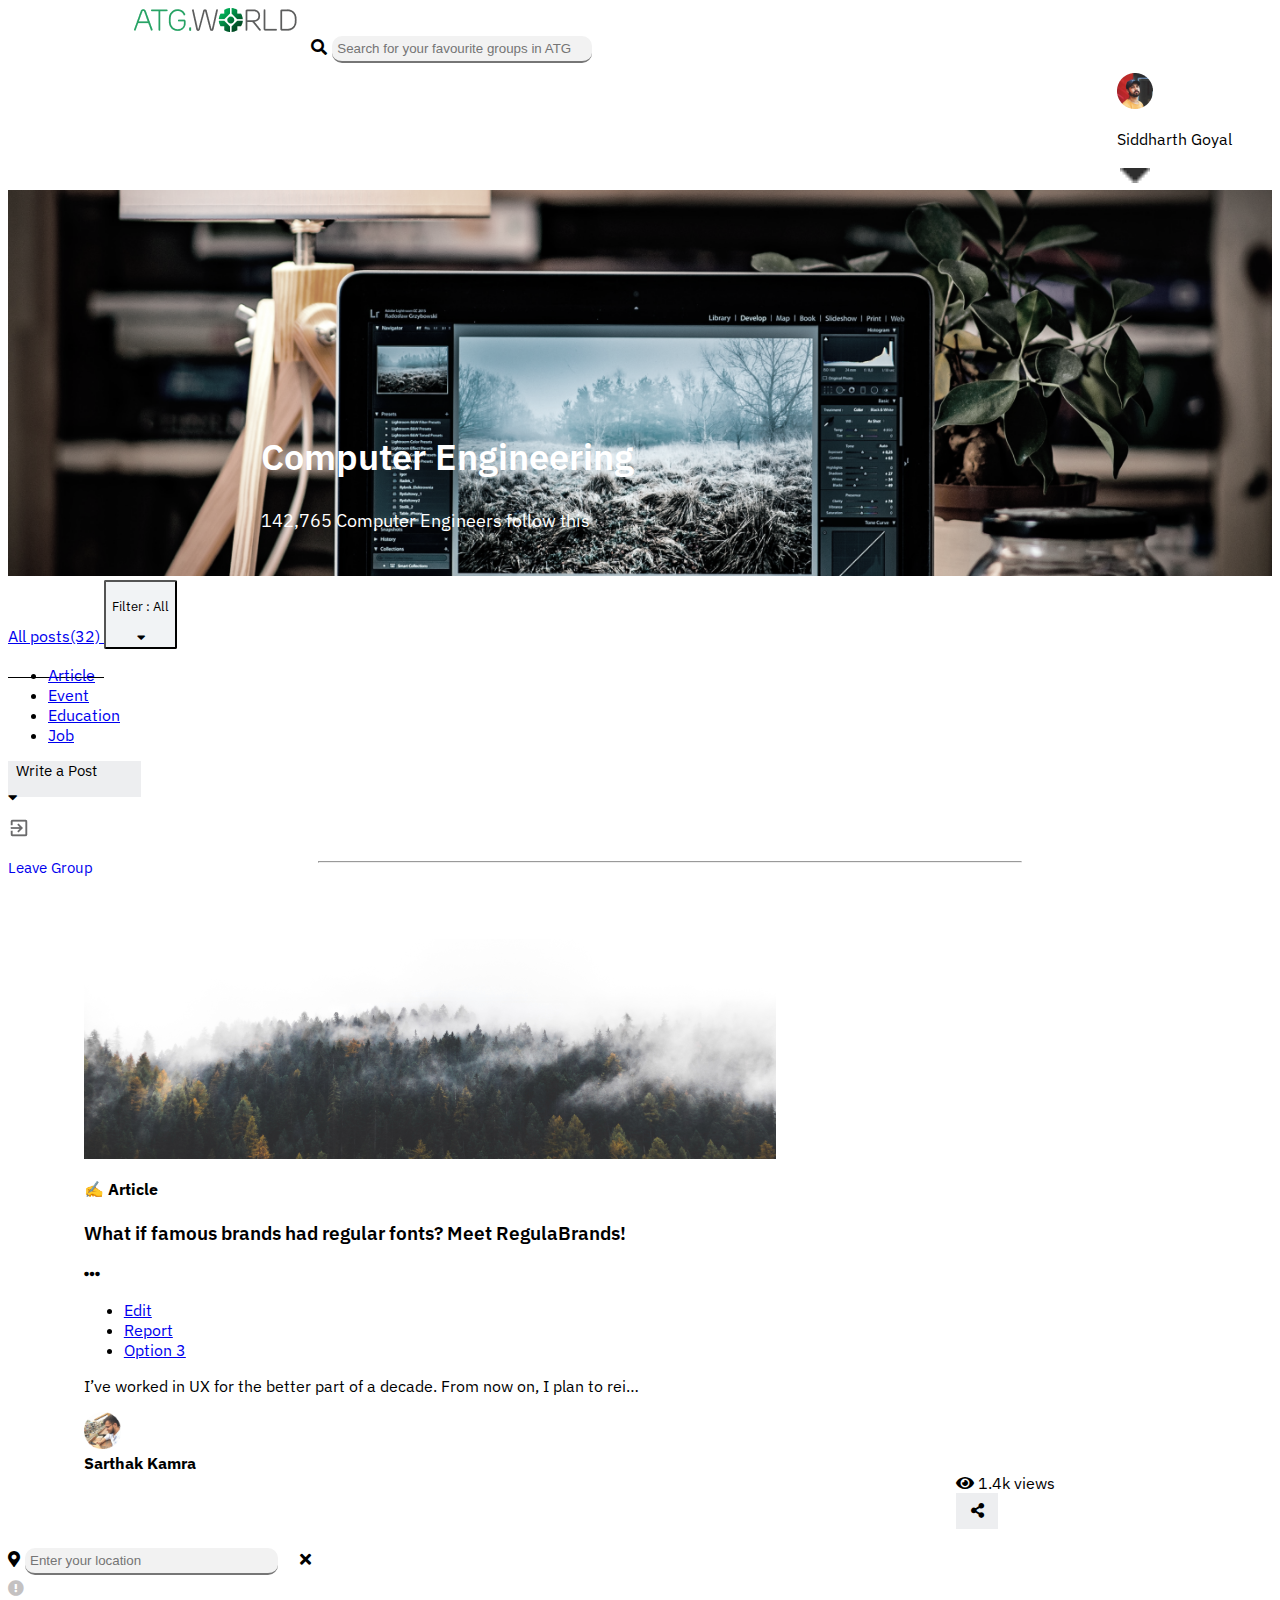
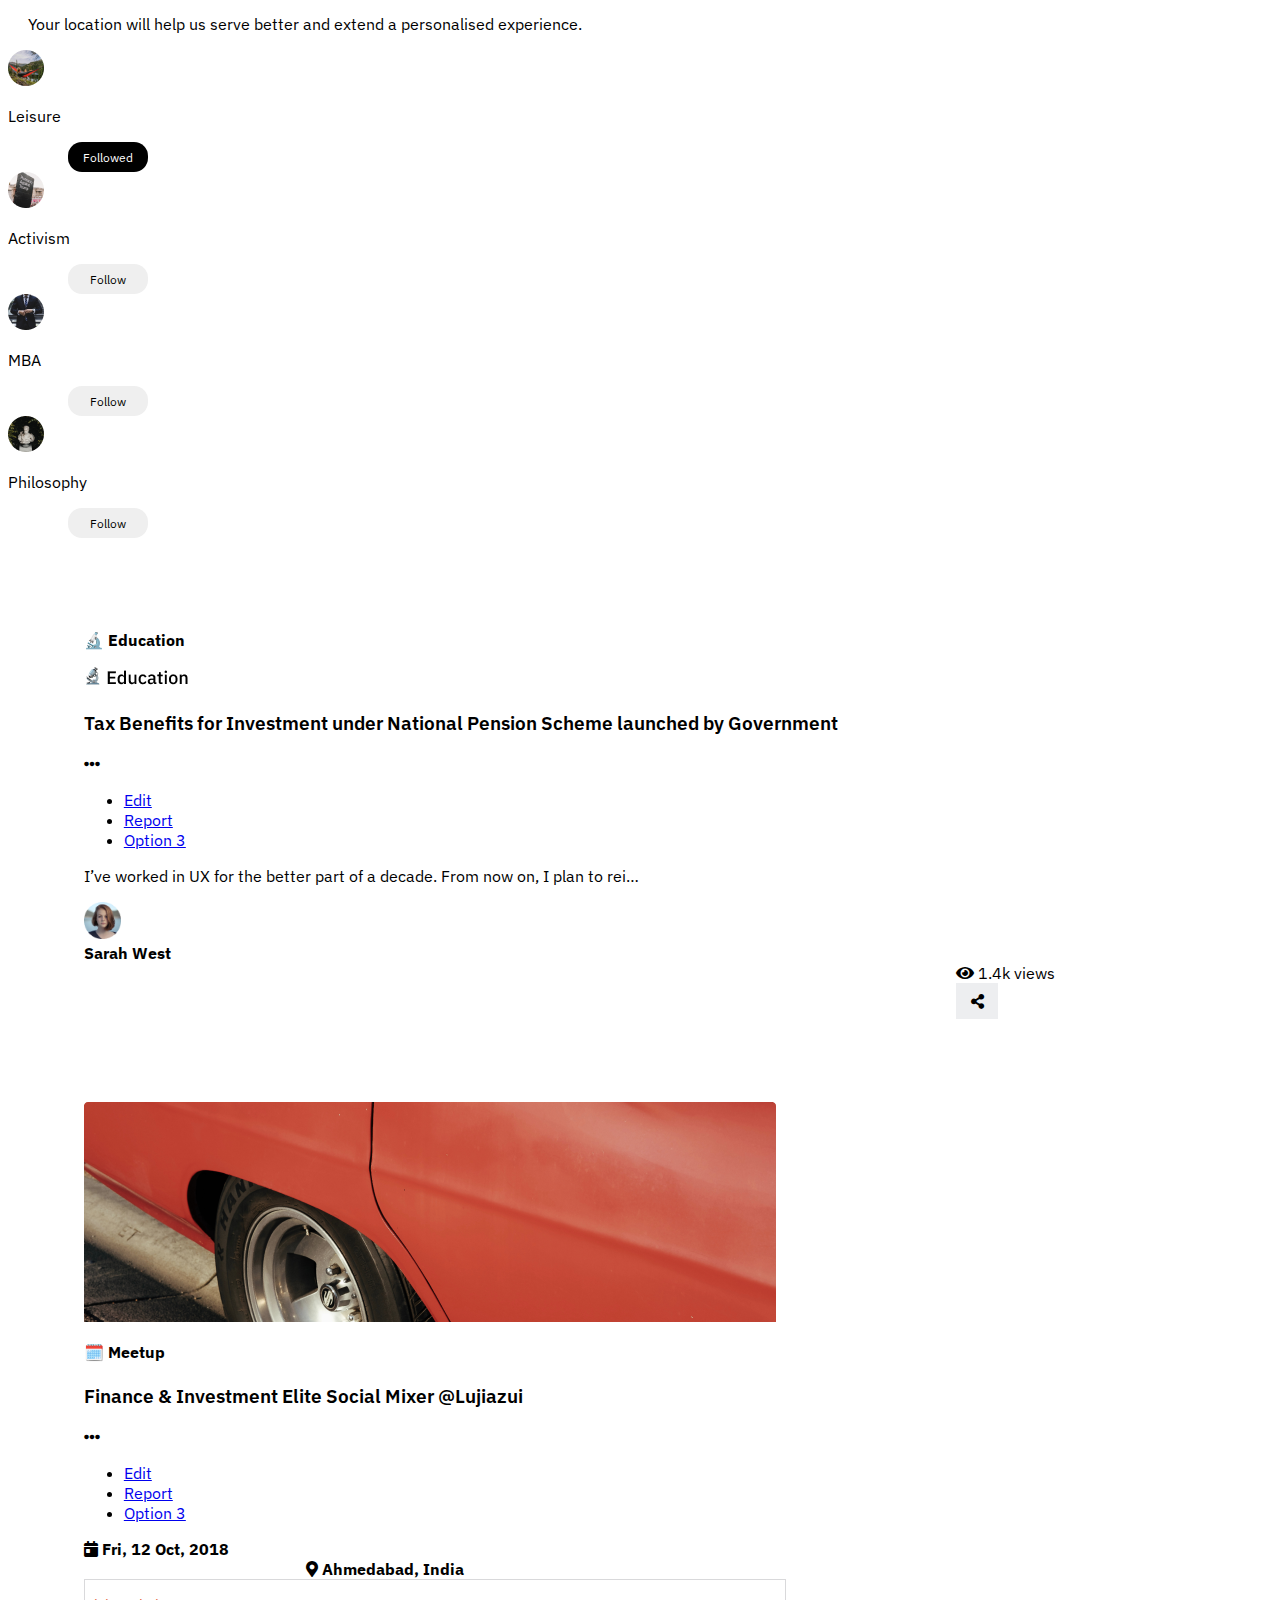
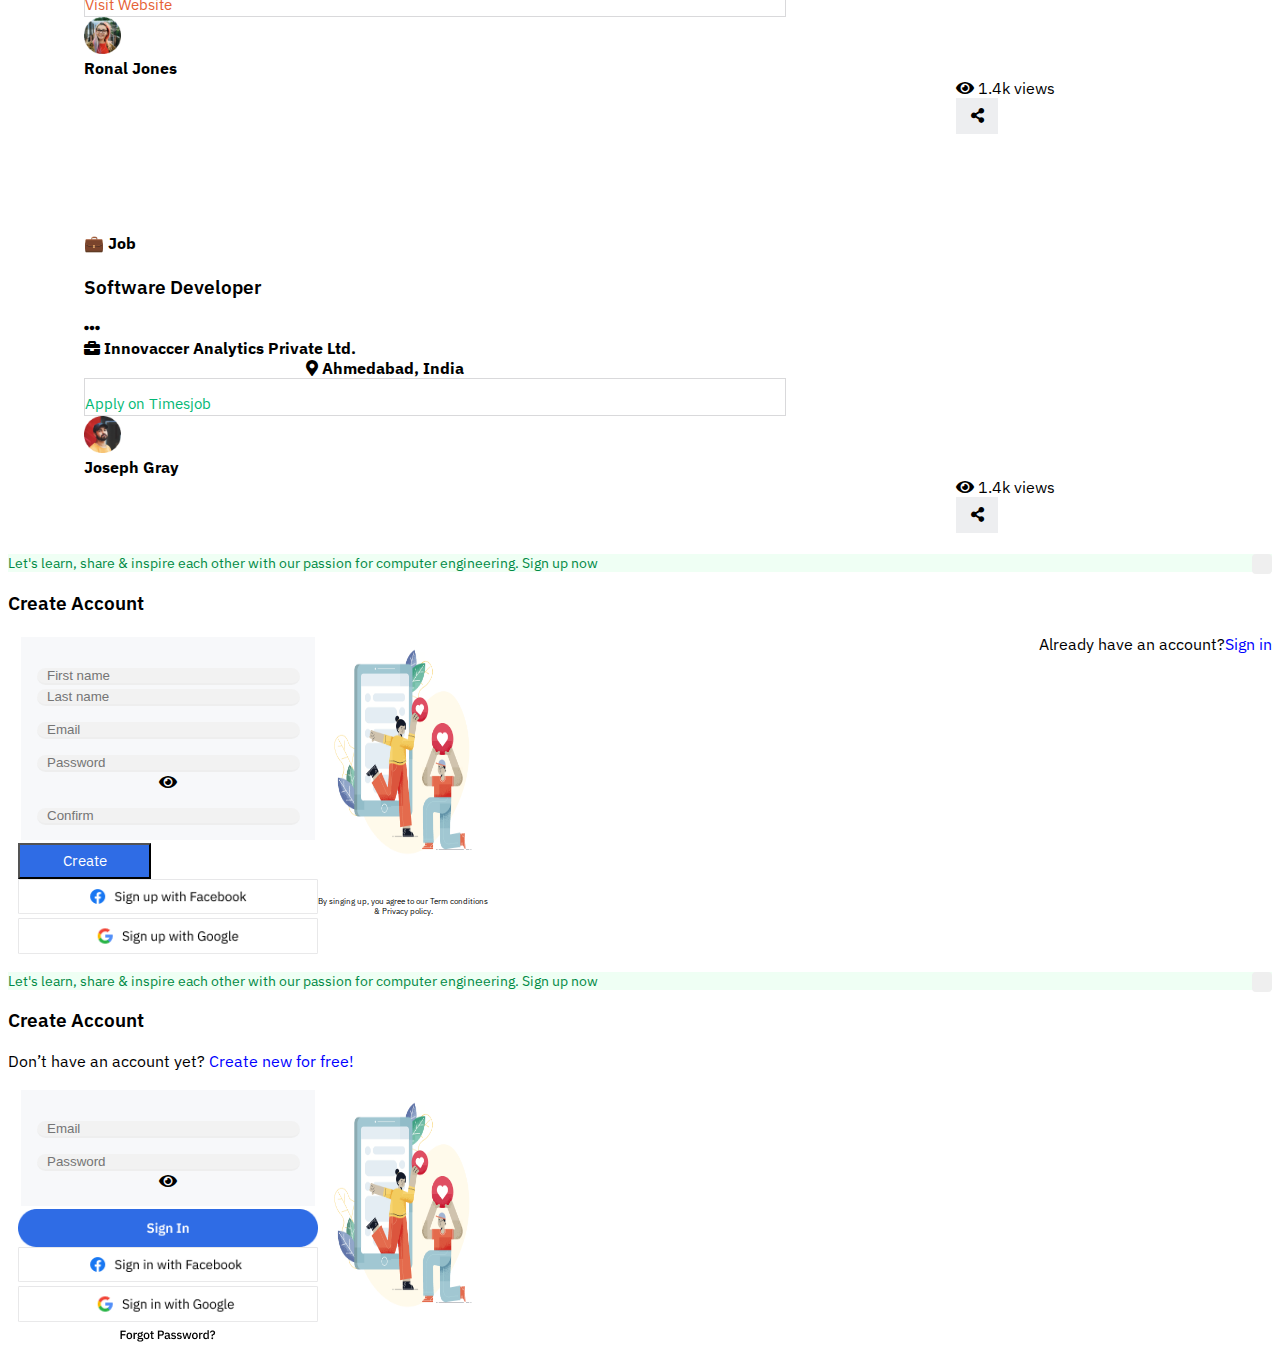
==== commit bfcb4bac: "update 1" ====
--- a/logged-in.html
+++ b/logged-in.html
@@ -171,8 +171,8 @@
                 <div class="card" style="width: 360; height:328;">
                     <img src="img1.png" class="card-img-top" alt="...">
                     <div class="card-body">
-                        <img src="Article.png" alt="" class="img-fluid">
-
+                        <!-- <img src="Article.png" alt="" class="img-fluid"> -->
+                        <p class="" style="font-weight: bolder;">✍️ Article</p>
                         <div class="d-flex">
 
                             <h5 class="card-title">
@@ -313,7 +313,8 @@
 
         <div class="container">
             <div class="pen sticky-nav">
-                <img src="pen.png" alt="" class="">
+                <i class="fas fa-pen my-3 mx-3" style="font-size: 20px; color : white;"></i>
+
             </div>
         </div>
         <!--sticker-->
@@ -324,7 +325,8 @@
 
             <div class="col-lg-8 col-md-6 col-sm-12">
                 <div class="card" style="width: 360; height:328;">
-                    <img src="img2.png" class="card-img-top" alt="...">
+                    <!-- <img src="img2.png" class="card-img-top" alt="..."> -->
+                    <p class="" style="font-weight: bolder;">🔬️ Education</p>
                     <div class="card-body">
                         <img src="Education.png" alt="" class="img-fluid">
 
@@ -394,7 +396,7 @@
                 <div class="card" style="width: 360; height:328;">
                     <img src="img3.png" class="card-img-top" alt="...">
                     <div class="card-body">
-                        <img src="Meetup.png" alt="" class="img-fluid">
+                        <p class="" style="font-weight: bolder;">🗓️ Meetup</p>
 
                         <div class="d-flex">
 
@@ -495,8 +497,7 @@
                 <div class="card" style="width: 360; height:328;">
                     <!-- <img src="img2.png" class="card-img-top" alt="..."> -->
                     <div class="card-body">
-                        <img src="Job.png" alt="" class="img-fluid">
-
+                        <p class="" style="font-weight: bolder;">💼️ Job</p>
                         <div class="d-flex">
 
                             <h5 class="card-title">
@@ -767,4 +768,4 @@
 
 </body>
 
-</html>+</html>
--- a/logged-in.css
+++ b/logged-in.css
@@ -436,8 +436,15 @@
                             float: right;
                             top: 90%;
                             right: 10%;
+                            width: 54px;
+                            height: 54px;
+                            align-items: center;
+                            justify-content: center;
                             z-index: 3;
                             display: none;
+                            border-radius: 50%;
+                            background: linear-gradient(180deg, #FF5C5C 0%, #F0568A 100%);
+                            box-shadow: 0px 2px 4px rgba(0, 0, 0, 0.18), 0px 0px 2px rgba(0, 0, 0, 0.08);
                         }
                         
                         #mob-create,
@@ -626,4 +633,4 @@
                             .navbar-toggler {
                                 display: flex!important;
                             }
-                        }+                        }
